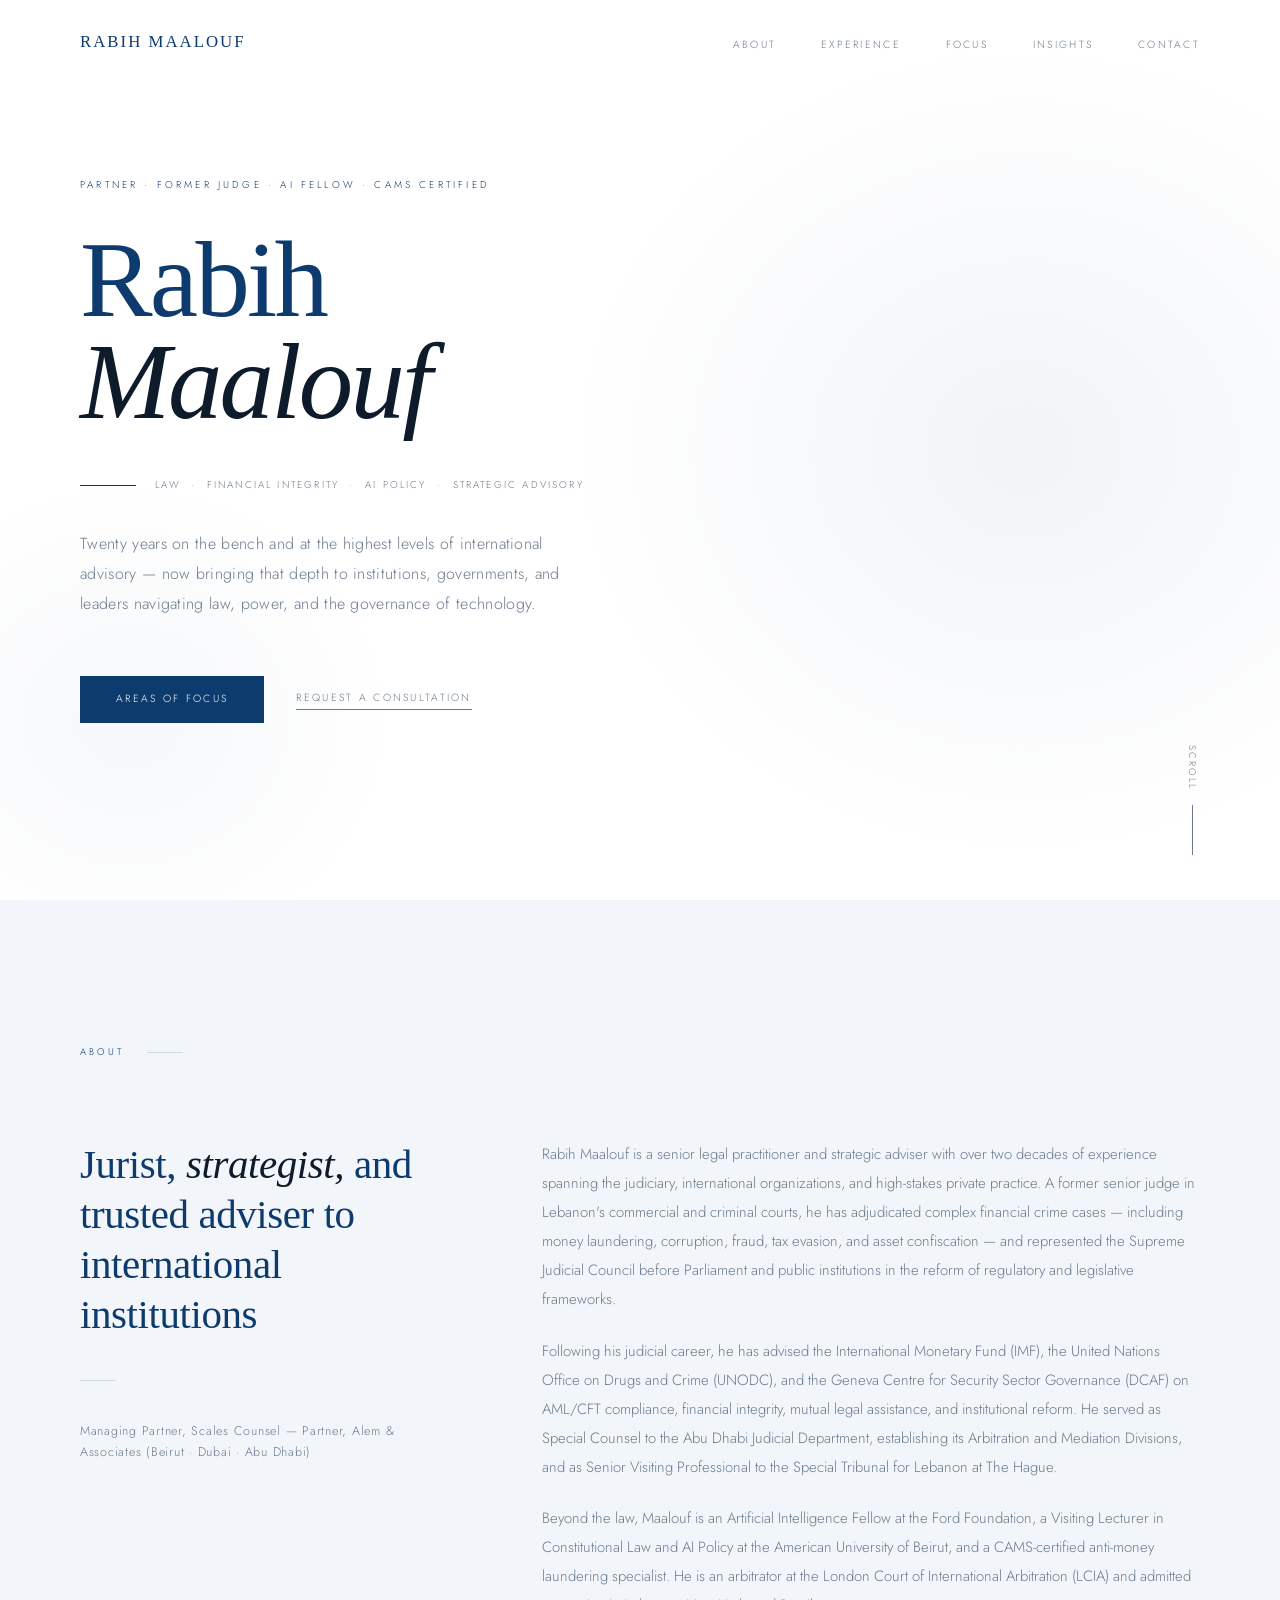
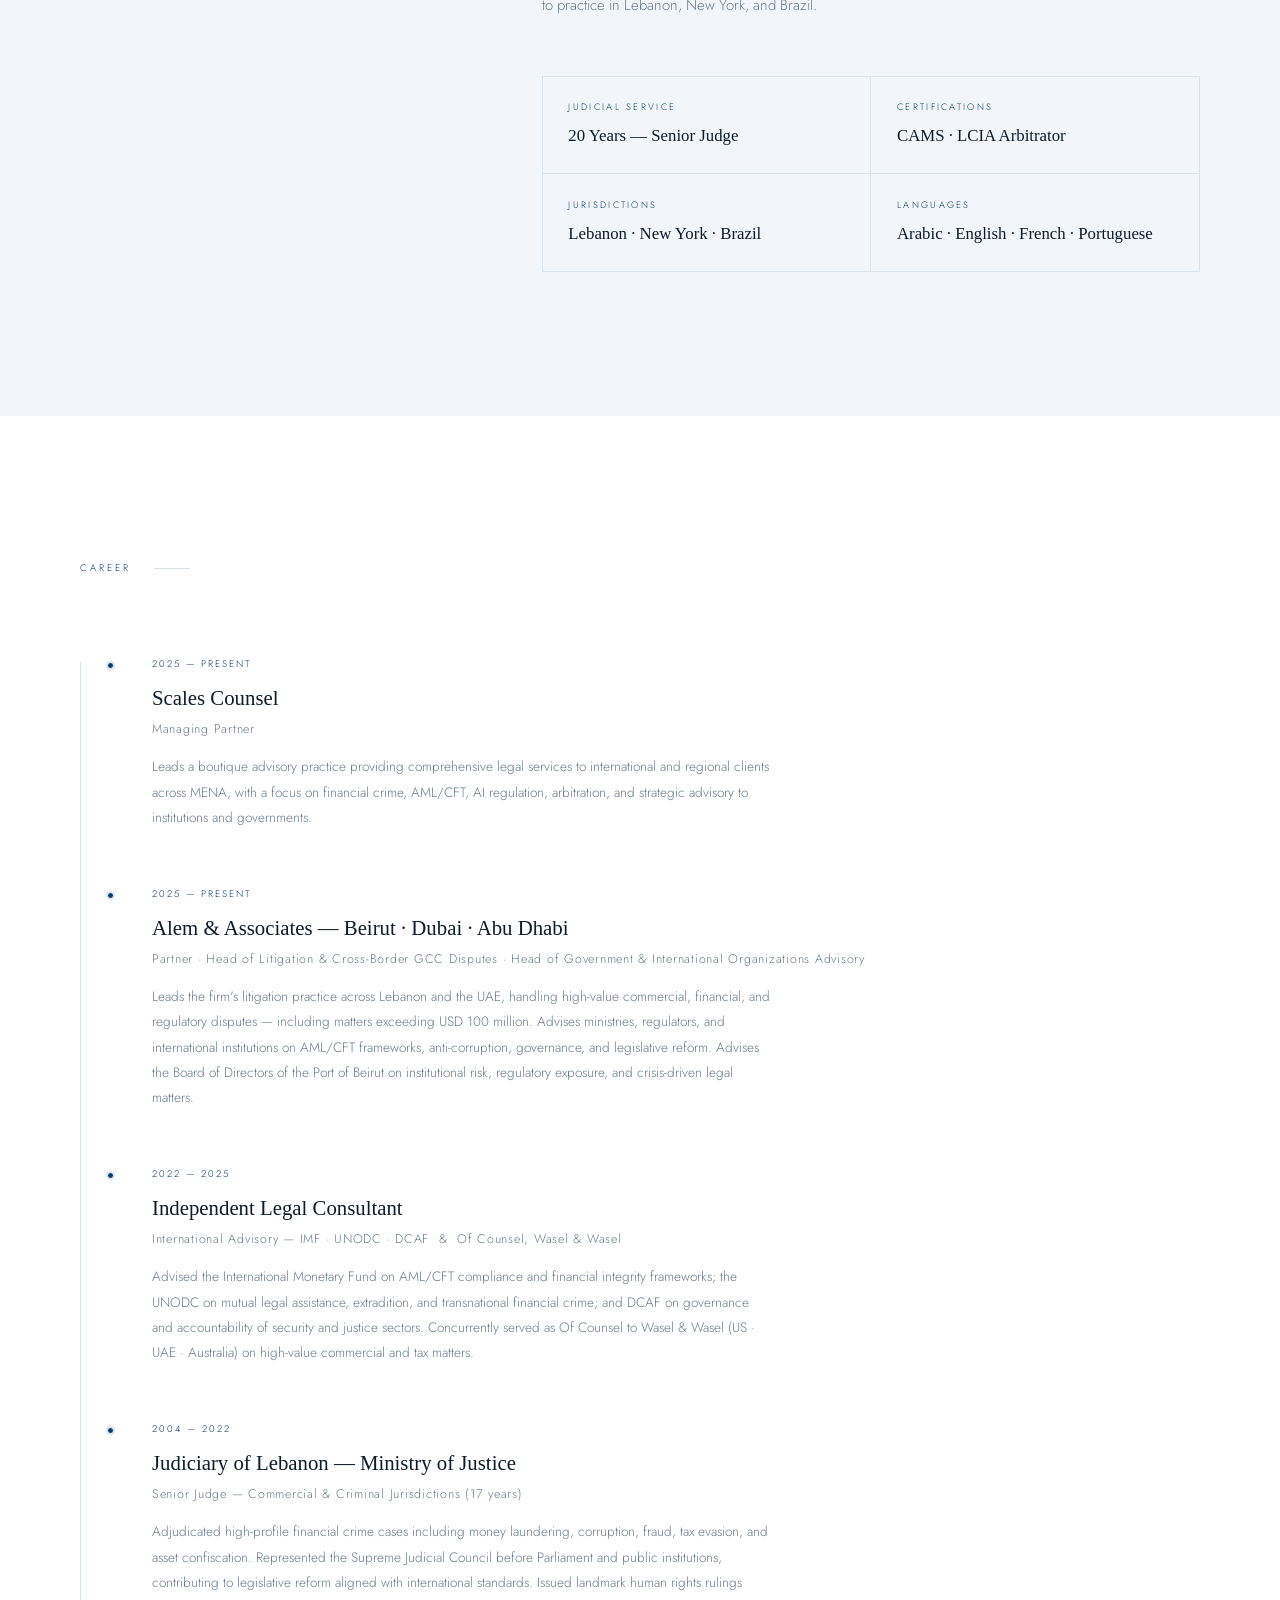
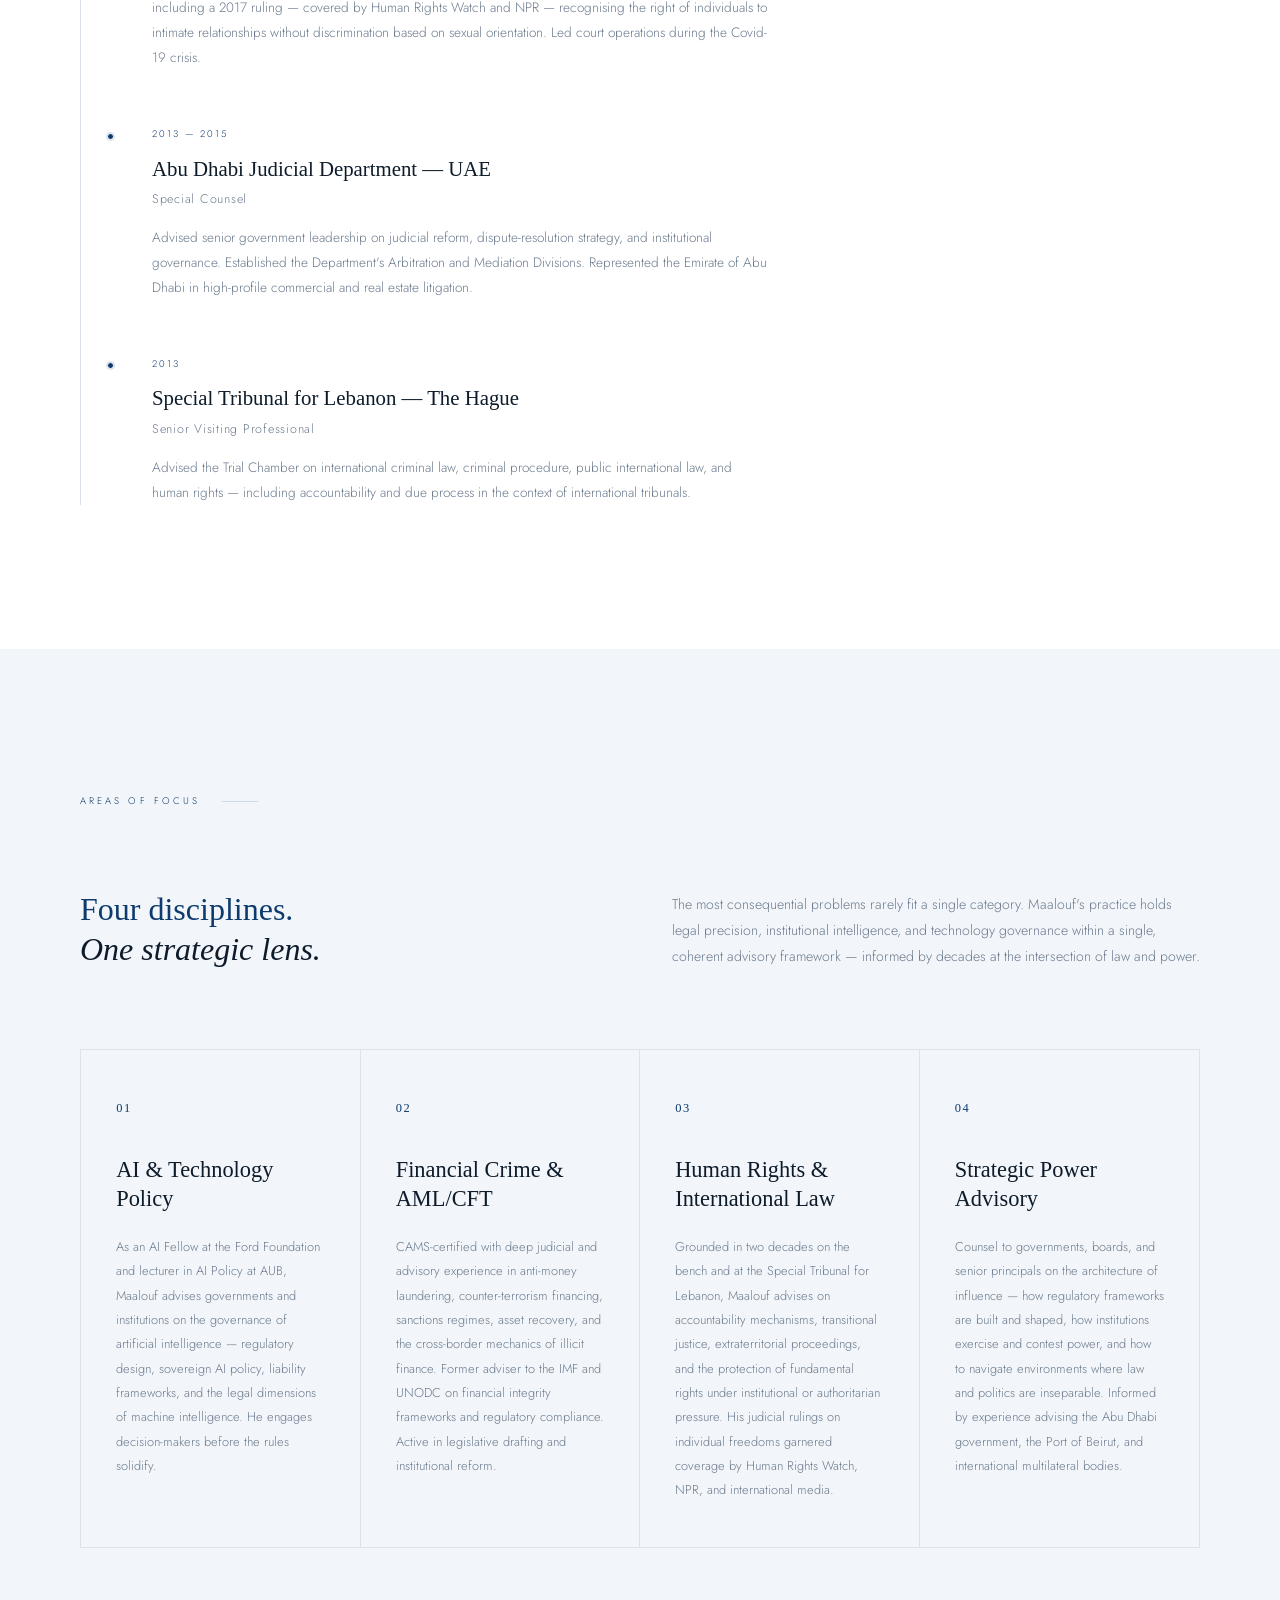
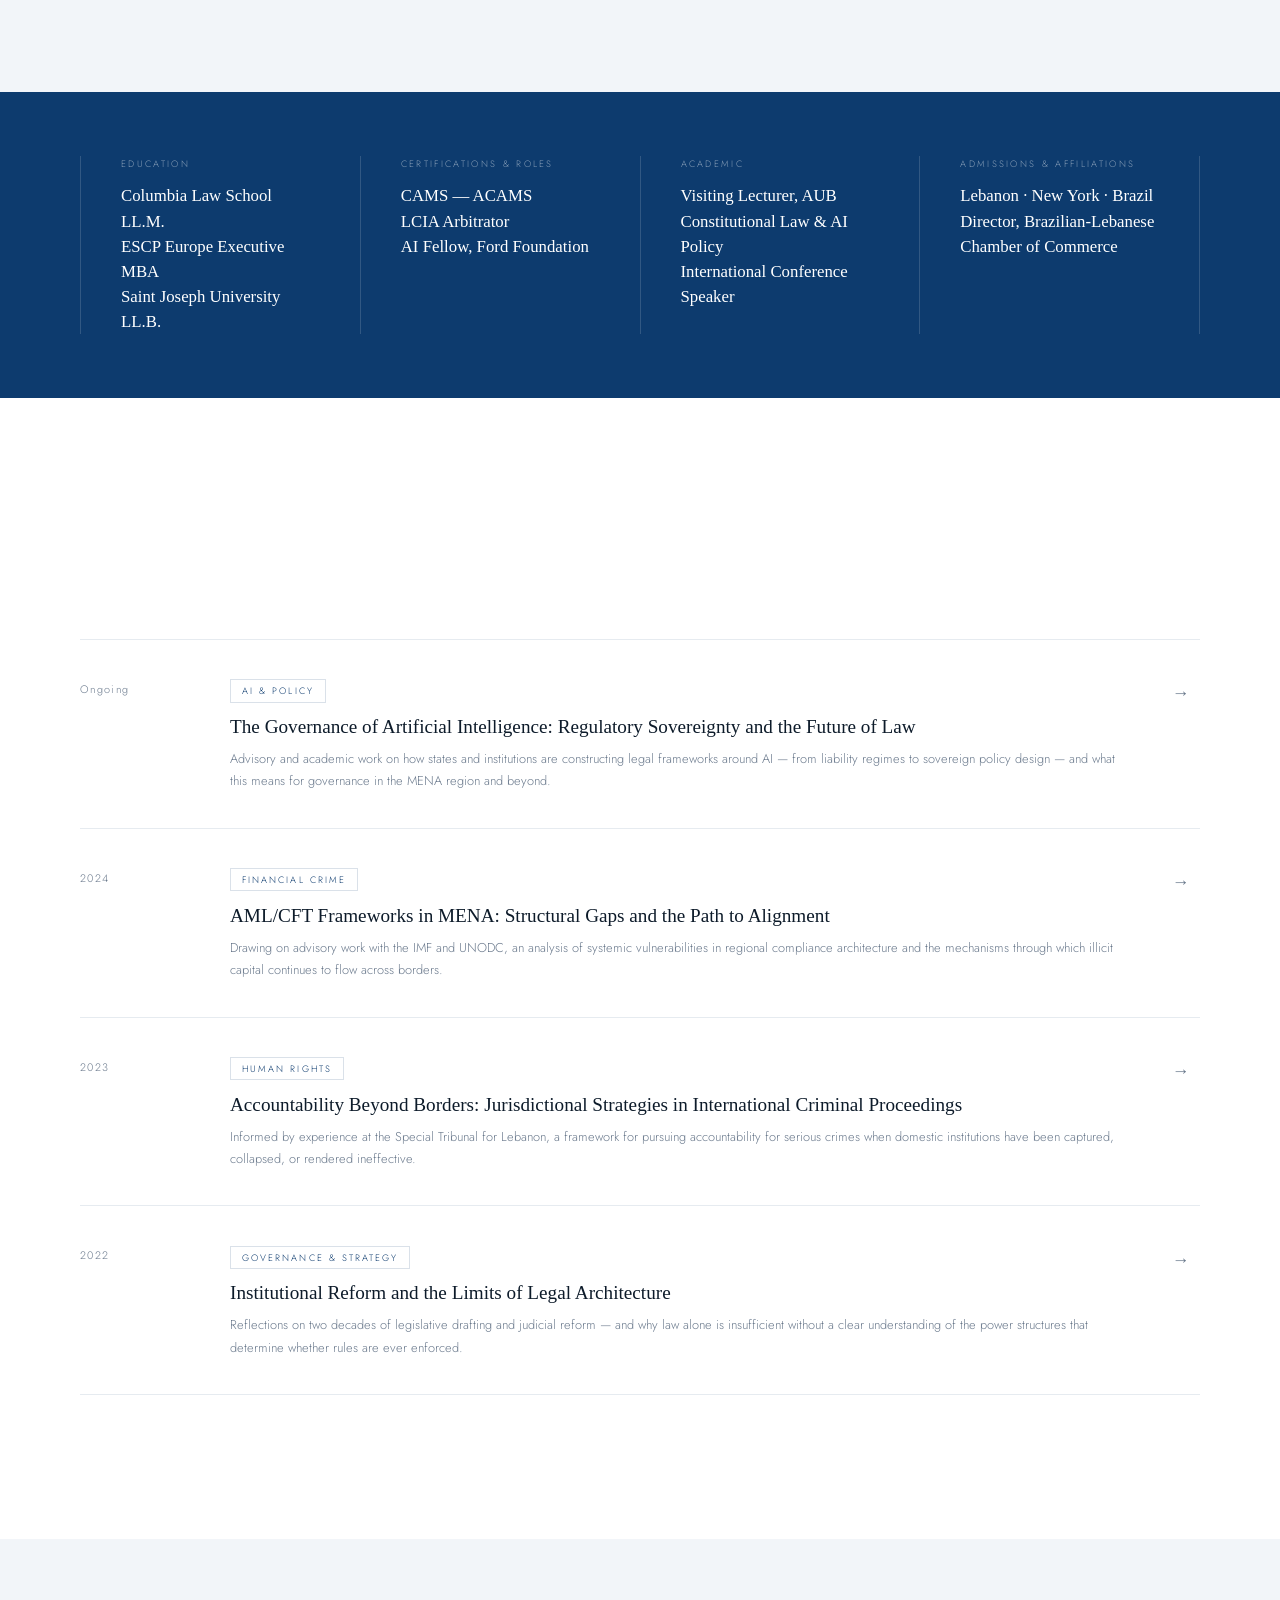
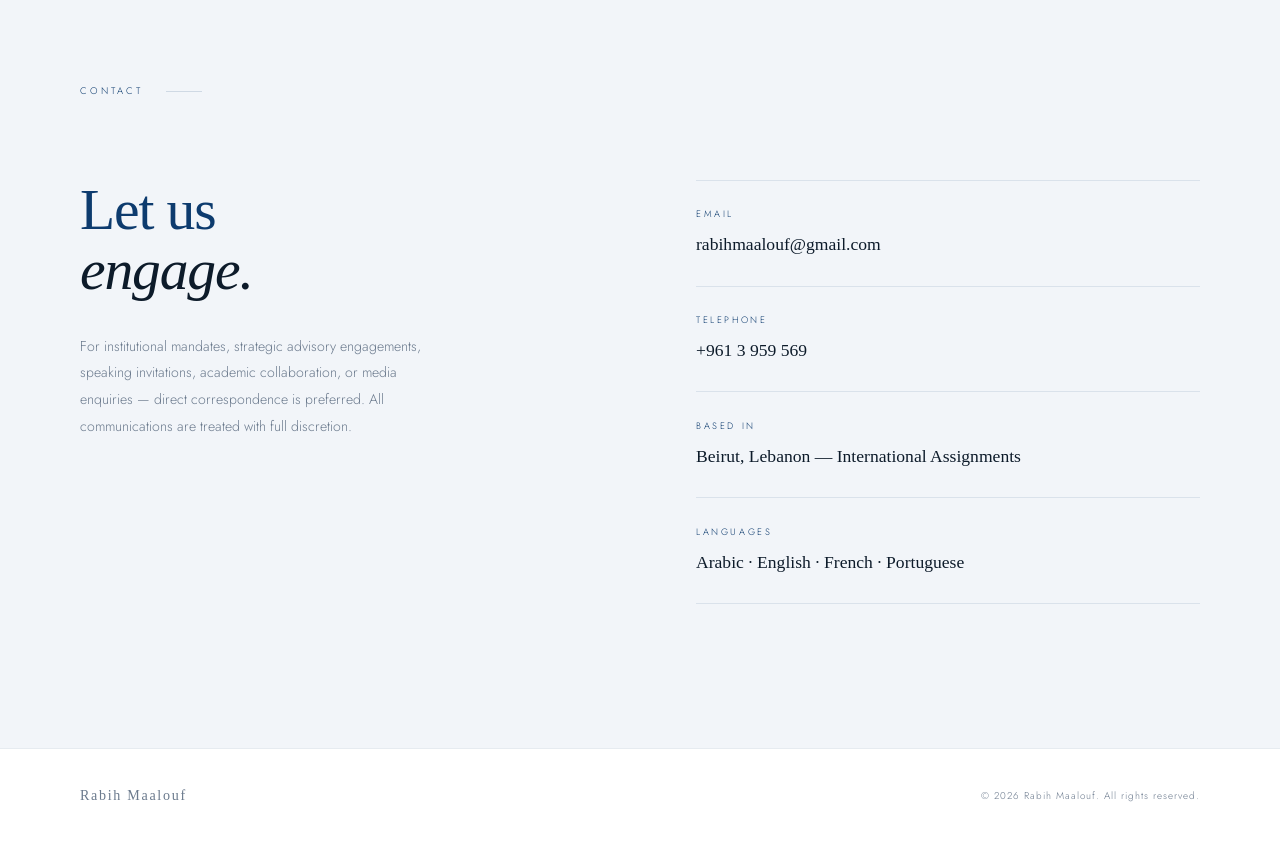
==== index.html @ 2f6b1cfd "Add files via upload" ====
<!DOCTYPE html>
<html lang="en">
<head>
  <meta charset="UTF-8">
  <meta name="viewport" content="width=device-width, initial-scale=1.0">
  <title>Rabih Maalouf — Jurist & Strategic Adviser</title>
  <link rel="preconnect" href="https://fonts.googleapis.com">
  <link rel="preconnect" href="https://fonts.gstatic.com" crossorigin>
  <link href="https://fonts.googleapis.com/css2?family=Cormorant+Garant:ital,wght@0,300;0,400;0,500;1,300;1,400;1,500&family=Jost:wght@300;400;500&display=swap" rel="stylesheet">
  <link rel="stylesheet" href="style.css">
</head>
<body>

<!-- ── NAV ── -->
<nav id="nav">
  <a href="#home" class="nav-logo">Rabih Maalouf</a>
  <ul class="nav-links">
    <li><a href="#about">About</a></li>
    <li><a href="#experience">Experience</a></li>
    <li><a href="#focus">Focus</a></li>
    <li><a href="#insights">Insights</a></li>
    <li><a href="#contact">Contact</a></li>
  </ul>
</nav>

<!-- ── HERO ── -->
<section class="hero" id="home">
  <div class="hero-glow"></div>
  <div class="hero-content">
    <p class="hero-eyebrow">Partner · Former Judge · AI Fellow · CAMS Certified</p>
    <h1 class="hero-name">
      <span>Rabih</span>
      <span><em>Maalouf</em></span>
    </h1>
    <div class="hero-divider">
      <span class="hero-divider-text">Law &nbsp;·&nbsp; Financial Integrity &nbsp;·&nbsp; AI Policy &nbsp;·&nbsp; Strategic Advisory</span>
    </div>
    <p class="hero-tagline">
      Twenty years on the bench and at the highest levels of international advisory — now bringing that depth to institutions, governments, and leaders navigating law, power, and the governance of technology.
    </p>
    <div class="hero-cta">
      <a href="#focus" class="btn-primary">Areas of Focus</a>
      <a href="#contact" class="btn-secondary">Request a consultation</a>
    </div>
  </div>
  <div class="hero-scroll-indicator">Scroll</div>
</section>

<!-- ── ABOUT ── -->
<section class="about" id="about">
  <p class="section-label reveal">About</p>
  <div class="about-grid">
    <div class="reveal">
      <h2 class="about-headline">Jurist, <em>strategist,</em> and trusted adviser to international institutions</h2>
      <div class="about-separator"></div>
      <p class="about-sub">Managing Partner, Scales Counsel &mdash; Partner, Alem &amp; Associates (Beirut · Dubai · Abu Dhabi)</p>
    </div>
    <div>
      <div class="about-body">
        <p class="reveal delay-1">Rabih Maalouf is a senior legal practitioner and strategic adviser with over two decades of experience spanning the judiciary, international organizations, and high-stakes private practice. A former senior judge in Lebanon's commercial and criminal courts, he has adjudicated complex financial crime cases — including money laundering, corruption, fraud, tax evasion, and asset confiscation — and represented the Supreme Judicial Council before Parliament and public institutions in the reform of regulatory and legislative frameworks.</p>
        <p class="reveal delay-2">Following his judicial career, he has advised the International Monetary Fund (IMF), the United Nations Office on Drugs and Crime (UNODC), and the Geneva Centre for Security Sector Governance (DCAF) on AML/CFT compliance, financial integrity, mutual legal assistance, and institutional reform. He served as Special Counsel to the Abu Dhabi Judicial Department, establishing its Arbitration and Mediation Divisions, and as Senior Visiting Professional to the Special Tribunal for Lebanon at The Hague.</p>
        <p class="reveal delay-3">Beyond the law, Maalouf is an Artificial Intelligence Fellow at the Ford Foundation, a Visiting Lecturer in Constitutional Law and AI Policy at the American University of Beirut, and a CAMS-certified anti-money laundering specialist. He is an arbitrator at the London Court of International Arbitration (LCIA) and admitted to practice in Lebanon, New York, and Brazil.</p>
      </div>
      <div class="about-creds">
        <div class="cred reveal delay-1">
          <p class="cred-label">Judicial Service</p>
          <p class="cred-value">20 Years — Senior Judge</p>
        </div>
        <div class="cred reveal delay-2">
          <p class="cred-label">Certifications</p>
          <p class="cred-value">CAMS · LCIA Arbitrator</p>
        </div>
        <div class="cred reveal delay-3">
          <p class="cred-label">Jurisdictions</p>
          <p class="cred-value">Lebanon · New York · Brazil</p>
        </div>
        <div class="cred reveal delay-4">
          <p class="cred-label">Languages</p>
          <p class="cred-value">Arabic · English · French · Portuguese</p>
        </div>
      </div>
    </div>
  </div>
</section>

<!-- ── EXPERIENCE TIMELINE ── -->
<section class="timeline" id="experience">
  <p class="section-label reveal">Career</p>
  <div class="timeline-list">

    <div class="timeline-item reveal">
      <div class="timeline-dot"></div>
      <p class="timeline-period">2025 — Present</p>
      <h3 class="timeline-org">Scales Counsel</h3>
      <p class="timeline-role">Managing Partner</p>
      <p class="timeline-desc">Leads a boutique advisory practice providing comprehensive legal services to international and regional clients across MENA, with a focus on financial crime, AML/CFT, AI regulation, arbitration, and strategic advisory to institutions and governments.</p>
    </div>

    <div class="timeline-item reveal delay-1">
      <div class="timeline-dot"></div>
      <p class="timeline-period">2025 — Present</p>
      <h3 class="timeline-org">Alem &amp; Associates — Beirut · Dubai · Abu Dhabi</h3>
      <p class="timeline-role">Partner · Head of Litigation &amp; Cross-Border GCC Disputes · Head of Government &amp; International Organizations Advisory</p>
      <p class="timeline-desc">Leads the firm's litigation practice across Lebanon and the UAE, handling high-value commercial, financial, and regulatory disputes — including matters exceeding USD 100 million. Advises ministries, regulators, and international institutions on AML/CFT frameworks, anti-corruption, governance, and legislative reform. Advises the Board of Directors of the Port of Beirut on institutional risk, regulatory exposure, and crisis-driven legal matters.</p>
    </div>

    <div class="timeline-item reveal delay-2">
      <div class="timeline-dot"></div>
      <p class="timeline-period">2022 — 2025</p>
      <h3 class="timeline-org">Independent Legal Consultant</h3>
      <p class="timeline-role">International Advisory — IMF · UNODC · DCAF &nbsp;&amp;&nbsp; Of Counsel, Wasel &amp; Wasel</p>
      <p class="timeline-desc">Advised the International Monetary Fund on AML/CFT compliance and financial integrity frameworks; the UNODC on mutual legal assistance, extradition, and transnational financial crime; and DCAF on governance and accountability of security and justice sectors. Concurrently served as Of Counsel to Wasel &amp; Wasel (US · UAE · Australia) on high-value commercial and tax matters.</p>
    </div>

    <div class="timeline-item reveal delay-1">
      <div class="timeline-dot"></div>
      <p class="timeline-period">2004 — 2022</p>
      <h3 class="timeline-org">Judiciary of Lebanon — Ministry of Justice</h3>
      <p class="timeline-role">Senior Judge — Commercial &amp; Criminal Jurisdictions (17 years)</p>
      <p class="timeline-desc">Adjudicated high-profile financial crime cases including money laundering, corruption, fraud, tax evasion, and asset confiscation. Represented the Supreme Judicial Council before Parliament and public institutions, contributing to legislative reform aligned with international standards. Issued landmark human rights rulings including a 2017 ruling — covered by Human Rights Watch and NPR — recognising the right of individuals to intimate relationships without discrimination based on sexual orientation. Led court operations during the Covid-19 crisis.</p>
    </div>

    <div class="timeline-item reveal delay-2">
      <div class="timeline-dot"></div>
      <p class="timeline-period">2013 — 2015</p>
      <h3 class="timeline-org">Abu Dhabi Judicial Department — UAE</h3>
      <p class="timeline-role">Special Counsel</p>
      <p class="timeline-desc">Advised senior government leadership on judicial reform, dispute-resolution strategy, and institutional governance. Established the Department's Arbitration and Mediation Divisions. Represented the Emirate of Abu Dhabi in high-profile commercial and real estate litigation.</p>
    </div>

    <div class="timeline-item reveal delay-3">
      <div class="timeline-dot"></div>
      <p class="timeline-period">2013</p>
      <h3 class="timeline-org">Special Tribunal for Lebanon — The Hague</h3>
      <p class="timeline-role">Senior Visiting Professional</p>
      <p class="timeline-desc">Advised the Trial Chamber on international criminal law, criminal procedure, public international law, and human rights — including accountability and due process in the context of international tribunals.</p>
    </div>

  </div>
</section>

<!-- ── FOCUS AREAS ── -->
<section class="focus" id="focus">
  <p class="section-label reveal">Areas of Focus</p>
  <div class="focus-intro">
    <h2 class="focus-intro-headline reveal">Four disciplines.<br><em>One strategic lens.</em></h2>
    <p class="focus-intro-text reveal delay-1">The most consequential problems rarely fit a single category. Maalouf's practice holds legal precision, institutional intelligence, and technology governance within a single, coherent advisory framework — informed by decades at the intersection of law and power.</p>
  </div>
  <div class="focus-grid">
    <div class="focus-card reveal">
      <div class="focus-top-bar"></div>
      <span class="focus-num">01</span>
      <h3 class="focus-title">AI &amp; Technology Policy</h3>
      <p class="focus-desc">As an AI Fellow at the Ford Foundation and lecturer in AI Policy at AUB, Maalouf advises governments and institutions on the governance of artificial intelligence — regulatory design, sovereign AI policy, liability frameworks, and the legal dimensions of machine intelligence. He engages decision-makers before the rules solidify.</p>
    </div>
    <div class="focus-card reveal delay-1">
      <div class="focus-top-bar"></div>
      <span class="focus-num">02</span>
      <h3 class="focus-title">Financial Crime &amp; AML/CFT</h3>
      <p class="focus-desc">CAMS-certified with deep judicial and advisory experience in anti-money laundering, counter-terrorism financing, sanctions regimes, asset recovery, and the cross-border mechanics of illicit finance. Former adviser to the IMF and UNODC on financial integrity frameworks and regulatory compliance. Active in legislative drafting and institutional reform.</p>
    </div>
    <div class="focus-card reveal delay-2">
      <div class="focus-top-bar"></div>
      <span class="focus-num">03</span>
      <h3 class="focus-title">Human Rights &amp; International Law</h3>
      <p class="focus-desc">Grounded in two decades on the bench and at the Special Tribunal for Lebanon, Maalouf advises on accountability mechanisms, transitional justice, extraterritorial proceedings, and the protection of fundamental rights under institutional or authoritarian pressure. His judicial rulings on individual freedoms garnered coverage by Human Rights Watch, NPR, and international media.</p>
    </div>
    <div class="focus-card reveal delay-3">
      <div class="focus-top-bar"></div>
      <span class="focus-num">04</span>
      <h3 class="focus-title">Strategic Power Advisory</h3>
      <p class="focus-desc">Counsel to governments, boards, and senior principals on the architecture of influence — how regulatory frameworks are built and shaped, how institutions exercise and contest power, and how to navigate environments where law and politics are inseparable. Informed by experience advising the Abu Dhabi government, the Port of Beirut, and international multilateral bodies.</p>
    </div>
  </div>
</section>

<!-- ── CREDENTIALS STRIP ── -->
<div class="cred-strip">
  <div class="cred-strip-inner">
    <div class="cred-strip-item">
      <p class="cred-strip-label">Education</p>
      <p class="cred-strip-value">Columbia Law School LL.M.<br>ESCP Europe Executive MBA<br>Saint Joseph University LL.B.</p>
    </div>
    <div class="cred-strip-item">
      <p class="cred-strip-label">Certifications &amp; Roles</p>
      <p class="cred-strip-value">CAMS — ACAMS<br>LCIA Arbitrator<br>AI Fellow, Ford Foundation</p>
    </div>
    <div class="cred-strip-item">
      <p class="cred-strip-label">Academic</p>
      <p class="cred-strip-value">Visiting Lecturer, AUB<br>Constitutional Law &amp; AI Policy<br>International Conference Speaker</p>
    </div>
    <div class="cred-strip-item">
      <p class="cred-strip-label">Admissions &amp; Affiliations</p>
      <p class="cred-strip-value">Lebanon · New York · Brazil<br>Director, Brazilian-Lebanese<br>Chamber of Commerce</p>
    </div>
  </div>
</div>

<!-- ── INSIGHTS ── -->
<section class="publications" id="insights">
  <p class="section-label reveal">Insights &amp; Engagements</p>
  <div>
    <div class="pub-item reveal">
      <span class="pub-year">Ongoing</span>
      <div>
        <span class="pub-tag">AI &amp; Policy</span>
        <h4 class="pub-title">The Governance of Artificial Intelligence: Regulatory Sovereignty and the Future of Law</h4>
        <p class="pub-excerpt">Advisory and academic work on how states and institutions are constructing legal frameworks around AI — from liability regimes to sovereign policy design — and what this means for governance in the MENA region and beyond.</p>
      </div>
      <span class="pub-arrow">→</span>
    </div>
    <div class="pub-item reveal delay-1">
      <span class="pub-year">2024</span>
      <div>
        <span class="pub-tag">Financial Crime</span>
        <h4 class="pub-title">AML/CFT Frameworks in MENA: Structural Gaps and the Path to Alignment</h4>
        <p class="pub-excerpt">Drawing on advisory work with the IMF and UNODC, an analysis of systemic vulnerabilities in regional compliance architecture and the mechanisms through which illicit capital continues to flow across borders.</p>
      </div>
      <span class="pub-arrow">→</span>
    </div>
    <div class="pub-item reveal delay-2">
      <span class="pub-year">2023</span>
      <div>
        <span class="pub-tag">Human Rights</span>
        <h4 class="pub-title">Accountability Beyond Borders: Jurisdictional Strategies in International Criminal Proceedings</h4>
        <p class="pub-excerpt">Informed by experience at the Special Tribunal for Lebanon, a framework for pursuing accountability for serious crimes when domestic institutions have been captured, collapsed, or rendered ineffective.</p>
      </div>
      <span class="pub-arrow">→</span>
    </div>
    <div class="pub-item reveal delay-3">
      <span class="pub-year">2022</span>
      <div>
        <span class="pub-tag">Governance &amp; Strategy</span>
        <h4 class="pub-title">Institutional Reform and the Limits of Legal Architecture</h4>
        <p class="pub-excerpt">Reflections on two decades of legislative drafting and judicial reform — and why law alone is insufficient without a clear understanding of the power structures that determine whether rules are ever enforced.</p>
      </div>
      <span class="pub-arrow">→</span>
    </div>
  </div>
</section>

<!-- ── CONTACT ── -->
<section class="contact" id="contact">
  <p class="section-label reveal">Contact</p>
  <div class="contact-grid">
    <div>
      <h2 class="contact-headline reveal">Let us<br><em>engage.</em></h2>
      <p class="contact-sub reveal delay-1">For institutional mandates, strategic advisory engagements, speaking invitations, academic collaboration, or media enquiries — direct correspondence is preferred. All communications are treated with full discretion.</p>
    </div>
    <div>
      <div class="contact-row reveal">
        <p class="contact-row-label">Email</p>
        <a href="mailto:rabihmaalouf@gmail.com" class="contact-row-value">rabihmaalouf@gmail.com</a>
      </div>
      <div class="contact-row reveal delay-1">
        <p class="contact-row-label">Telephone</p>
        <a href="tel:+9613959569" class="contact-row-value">+961 3 959 569</a>
      </div>
      <div class="contact-row reveal delay-2">
        <p class="contact-row-label">Based in</p>
        <p class="contact-row-value">Beirut, Lebanon — International Assignments</p>
      </div>
      <div class="contact-row reveal delay-3">
        <p class="contact-row-label">Languages</p>
        <p class="contact-row-value">Arabic · English · French · Portuguese</p>
      </div>
    </div>
  </div>
</section>

<!-- ── FOOTER ── -->
<footer>
  <p class="footer-logo">Rabih Maalouf</p>
  <p class="footer-copy">&copy; 2026 Rabih Maalouf. All rights reserved.</p>
</footer>

<script src="script.js"></script>
</body>
</html>
---- style.css ----
*, *::before, *::after { margin: 0; padding: 0; box-sizing: border-box; }

:root {
  --bg:          #FFFFFF;
  --bg-alt:      #F2F5F9;
  --text:        #0D1B2A;
  --muted:       #6B7A8D;
  --blue:        #0D3B6E;
  --blue-mid:    #1A5299;
  --blue-dim:    rgba(13,59,110,0.15);
  --blue-subtle: rgba(13,59,110,0.04);
  --border:      rgba(13,59,110,0.1);
}

html { scroll-behavior: smooth; }

body {
  background: var(--bg);
  color: var(--text);
  font-family: 'Jost', sans-serif;
  font-weight: 300;
  font-size: 16px;
  line-height: 1.7;
  -webkit-font-smoothing: antialiased;
  overflow-x: hidden;
}

/* ─── NAV ─── */
nav {
  position: fixed; top: 0; left: 0; right: 0;
  z-index: 200;
  display: flex; align-items: center; justify-content: space-between;
  padding: 1.75rem 5rem;
  transition: background 0.5s ease, padding 0.4s ease, border-color 0.5s ease;
  border-bottom: 0.5px solid transparent;
}
nav.scrolled {
  background: rgba(255,255,255,0.96);
  padding: 1.1rem 5rem;
  border-bottom-color: var(--border);
  backdrop-filter: blur(14px);
}
.nav-logo {
  font-family: 'Cormorant Garant', serif;
  font-size: 1.05rem; font-weight: 400;
  letter-spacing: 0.12em; text-transform: uppercase;
  color: var(--blue); text-decoration: none;
}
.nav-links { display: flex; gap: 2.8rem; list-style: none; }
.nav-links a {
  font-size: 0.65rem; letter-spacing: 0.22em; text-transform: uppercase;
  color: var(--muted); text-decoration: none; transition: color 0.3s;
}
.nav-links a:hover { color: var(--blue); }

/* ─── HERO ─── */
.hero {
  min-height: 100vh;
  display: flex; flex-direction: column; justify-content: center;
  padding: 0 5rem;
  position: relative; overflow: hidden;
  background: var(--bg);
}
.hero-glow {
  position: absolute; top: 0; left: 0; right: 0; bottom: 0;
  background:
    radial-gradient(ellipse 55% 70% at 80% 50%, rgba(13,59,110,0.06) 0%, transparent 65%),
    radial-gradient(ellipse 35% 45% at 10% 80%, rgba(13,59,110,0.04) 0%, transparent 60%);
  pointer-events: none;
}
.hero-content { position: relative; max-width: 860px; }

.hero-eyebrow {
  font-size: 0.62rem; letter-spacing: 0.32em; text-transform: uppercase;
  color: var(--blue); margin-bottom: 2.2rem;
  opacity: 0; animation: fadeUp 1s 0.15s ease forwards;
}
.hero-name {
  font-family: 'Cormorant Garant', serif;
  font-size: clamp(4.5rem, 8.5vw, 8rem);
  font-weight: 300; line-height: 0.93; letter-spacing: -0.025em;
  margin-bottom: 2.8rem;
  color: var(--blue);
  opacity: 0; animation: fadeUp 1s 0.35s ease forwards;
}
.hero-name span { display: block; }
.hero-name em { font-style: italic; color: var(--text); }

.hero-divider {
  display: flex; align-items: center; gap: 1.2rem; margin-bottom: 2.2rem;
  opacity: 0; animation: fadeUp 1s 0.55s ease forwards;
}
.hero-divider::before { content: ''; display: block; width: 56px; height: 0.5px; background: var(--blue); }
.hero-divider-text { font-size: 0.62rem; letter-spacing: 0.22em; text-transform: uppercase; color: var(--muted); }

.hero-tagline {
  font-size: 1.0rem; font-weight: 300; color: var(--muted);
  line-height: 1.9; max-width: 500px; letter-spacing: 0.02em;
  opacity: 0; animation: fadeUp 1s 0.75s ease forwards;
}

.hero-cta {
  margin-top: 3.5rem;
  display: flex; gap: 2rem; align-items: center;
  opacity: 0; animation: fadeUp 1s 0.95s ease forwards;
}
.btn-primary {
  font-size: 0.65rem; letter-spacing: 0.22em; text-transform: uppercase;
  color: #FFFFFF; background: var(--blue);
  border: 0.5px solid var(--blue);
  padding: 0.85rem 2.2rem; text-decoration: none;
  transition: background 0.3s, color 0.3s;
}
.btn-primary:hover { background: transparent; color: var(--blue); }
.btn-secondary {
  font-size: 0.65rem; letter-spacing: 0.22em; text-transform: uppercase;
  color: var(--muted); text-decoration: none;
  border-bottom: 0.5px solid var(--muted);
  padding-bottom: 2px; transition: color 0.3s, border-color 0.3s;
}
.btn-secondary:hover { color: var(--blue); border-color: var(--blue); }

.hero-scroll-indicator {
  position: absolute; bottom: 2.8rem; right: 5rem;
  writing-mode: vertical-lr; letter-spacing: 0.2em;
  font-size: 0.6rem; text-transform: uppercase; color: var(--muted);
  display: flex; align-items: center; gap: 1rem;
  opacity: 0; animation: fadeUp 1s 1.3s ease forwards;
}
.hero-scroll-indicator::after {
  content: ''; display: block; width: 0.5px; height: 50px; background: var(--muted);
}

/* ─── SECTION SHARED ─── */
section { padding: 9rem 5rem; }
.section-label {
  font-size: 0.6rem; letter-spacing: 0.32em; text-transform: uppercase; color: var(--blue);
  display: flex; align-items: center; gap: 1.4rem; margin-bottom: 5rem;
}
.section-label::after { content: ''; height: 0.5px; width: 36px; background: var(--blue-dim); display: block; }

/* ─── ABOUT ─── */
.about { background: var(--bg-alt); }
.about-grid { display: grid; grid-template-columns: 0.85fr 1.6fr; gap: 7rem; align-items: start; }

.about-headline {
  font-family: 'Cormorant Garant', serif;
  font-size: clamp(2rem, 3.2vw, 3rem);
  font-weight: 300; line-height: 1.22; letter-spacing: -0.01em; color: var(--blue);
}
.about-headline em { font-style: italic; color: var(--text); }
.about-separator { width: 36px; height: 0.5px; background: var(--blue-dim); margin: 2.5rem 0; }
.about-sub { font-size: 0.78rem; letter-spacing: 0.06em; color: var(--muted); line-height: 1.7; }

.about-body p { font-size: 0.93rem; color: var(--muted); line-height: 1.95; margin-bottom: 1.4rem; }
.about-body p:last-of-type { margin-bottom: 0; }

.about-creds {
  margin-top: 3.5rem;
  display: grid; grid-template-columns: 1fr 1fr; gap: 0;
  border-top: 0.5px solid var(--border); border-left: 0.5px solid var(--border);
}
.cred { padding: 1.4rem 1.6rem; border-right: 0.5px solid var(--border); border-bottom: 0.5px solid var(--border); }
.cred-label { font-size: 0.58rem; letter-spacing: 0.25em; text-transform: uppercase; color: var(--blue); margin-bottom: 0.45rem; }
.cred-value { font-family: 'Cormorant Garant', serif; font-size: 1.05rem; font-weight: 400; color: var(--text); }

/* ─── TIMELINE ─── */
.timeline { background: var(--bg); }
.timeline-list { position: relative; padding-left: 2rem; }
.timeline-list::before {
  content: ''; position: absolute; left: 0; top: 0.4rem; bottom: 0;
  width: 0.5px; background: var(--blue-dim);
}
.timeline-item {
  position: relative; padding: 0 0 3.5rem 2.5rem;
}
.timeline-item:last-child { padding-bottom: 0; }
.timeline-dot {
  position: absolute; left: -0.3rem; top: 0.4rem;
  width: 7px; height: 7px; border-radius: 50%;
  background: var(--blue); border: 0.5px solid var(--bg);
  outline: 0.5px solid var(--blue-dim);
}
.timeline-period {
  font-size: 0.6rem; letter-spacing: 0.2em; text-transform: uppercase;
  color: var(--blue); margin-bottom: 0.5rem;
}
.timeline-org {
  font-family: 'Cormorant Garant', serif; font-size: 1.3rem;
  font-weight: 400; color: var(--text); margin-bottom: 0.2rem;
}
.timeline-role {
  font-size: 0.78rem; color: var(--muted); letter-spacing: 0.06em;
  margin-bottom: 0.9rem;
}
.timeline-desc { font-size: 0.85rem; color: var(--muted); line-height: 1.85; max-width: 620px; }

/* ─── FOCUS ─── */
.focus { background: var(--bg-alt); }
.focus-intro { display: grid; grid-template-columns: 1fr 1fr; gap: 4rem; align-items: end; margin-bottom: 5rem; }
.focus-intro-headline {
  font-family: 'Cormorant Garant', serif;
  font-size: clamp(1.8rem, 2.5vw, 2.4rem); font-weight: 300; line-height: 1.25; color: var(--blue);
}
.focus-intro-headline em { font-style: italic; color: var(--text); }
.focus-intro-text { font-size: 0.88rem; color: var(--muted); line-height: 1.85; }

.focus-grid { display: grid; grid-template-columns: repeat(4, 1fr); border: 0.5px solid var(--border); }
.focus-card {
  padding: 3rem 2.2rem 2.8rem;
  border-right: 0.5px solid var(--border);
  position: relative; overflow: hidden; transition: background 0.45s ease;
}
.focus-card:last-child { border-right: none; }
.focus-card:hover { background: var(--blue-subtle); }
.focus-top-bar { position: absolute; top: 0; left: 0; height: 2px; width: 0; background: var(--blue); transition: width 0.55s ease; }
.focus-card:hover .focus-top-bar { width: 100%; }
.focus-num { font-family: 'Cormorant Garant', serif; font-weight: 400; font-size: 0.78rem; color: var(--blue); letter-spacing: 0.12em; display: block; margin-bottom: 2.2rem; }
.focus-title { font-family: 'Cormorant Garant', serif; font-weight: 400; font-size: 1.4rem; line-height: 1.3; margin-bottom: 1.4rem; color: var(--text); }
.focus-desc { font-size: 0.8rem; color: var(--muted); line-height: 1.9; }

/* ─── PUBLICATIONS ─── */
.publications { background: var(--bg); }
.pub-item {
  display: grid; grid-template-columns: 110px 1fr 28px;
  gap: 2.5rem; align-items: start;
  padding: 2.2rem 0; border-bottom: 0.5px solid var(--border);
  transition: padding 0.25s;
}
.pub-item:first-child { border-top: 0.5px solid var(--border); }
.pub-item:hover { background: var(--blue-subtle); padding-left: 0.8rem; padding-right: 0.8rem; }
.pub-year { font-size: 0.68rem; letter-spacing: 0.12em; color: var(--muted); padding-top: 0.3rem; }
.pub-tag { display: inline-block; font-size: 0.58rem; letter-spacing: 0.22em; text-transform: uppercase; color: var(--blue); border: 0.5px solid var(--blue-dim); padding: 0.18rem 0.7rem; margin-bottom: 0.7rem; }
.pub-title { font-family: 'Cormorant Garant', serif; font-weight: 400; font-size: 1.2rem; line-height: 1.35; margin-bottom: 0.5rem; color: var(--text); }
.pub-excerpt { font-size: 0.8rem; color: var(--muted); line-height: 1.75; }
.pub-arrow { font-size: 1.1rem; color: var(--muted); padding-top: 0.25rem; transition: color 0.3s, transform 0.3s; }
.pub-item:hover .pub-arrow { color: var(--blue); transform: translateX(5px); }

/* ─── CREDENTIALS STRIP ─── */
.cred-strip { background: var(--blue); padding: 4rem 5rem; }
.cred-strip-inner { display: grid; grid-template-columns: repeat(4, 1fr); gap: 0; border-left: 0.5px solid rgba(255,255,255,0.15); }
.cred-strip-item { padding: 0 2.5rem; border-right: 0.5px solid rgba(255,255,255,0.15); }
.cred-strip-label { font-size: 0.58rem; letter-spacing: 0.25em; text-transform: uppercase; color: rgba(255,255,255,0.5); margin-bottom: 0.7rem; }
.cred-strip-value { font-family: 'Cormorant Garant', serif; font-size: 1.05rem; color: #FFFFFF; line-height: 1.5; }

/* ─── CONTACT ─── */
.contact { background: var(--bg-alt); }
.contact-grid { display: grid; grid-template-columns: 1fr 1fr; gap: 7rem; align-items: start; }
.contact-headline { font-family: 'Cormorant Garant', serif; font-size: clamp(2.8rem, 4.5vw, 4.5rem); font-weight: 300; line-height: 1.05; letter-spacing: -0.02em; color: var(--blue); }
.contact-headline em { font-style: italic; color: var(--text); }
.contact-sub { margin-top: 2rem; font-size: 0.88rem; color: var(--muted); line-height: 1.9; max-width: 360px; }

.contact-row { padding: 1.6rem 0; border-bottom: 0.5px solid var(--border); }
.contact-row:first-child { border-top: 0.5px solid var(--border); }
.contact-row-label { font-size: 0.58rem; letter-spacing: 0.28em; text-transform: uppercase; color: var(--blue); margin-bottom: 0.5rem; }
.contact-row-value { font-family: 'Cormorant Garant', serif; font-size: 1.1rem; color: var(--text); text-decoration: none; transition: color 0.3s; }
a.contact-row-value:hover { color: var(--blue); }

/* ─── FOOTER ─── */
footer { padding: 2.2rem 5rem; border-top: 0.5px solid var(--border); display: flex; justify-content: space-between; align-items: center; }
.footer-logo { font-family: 'Cormorant Garant', serif; font-size: 0.88rem; letter-spacing: 0.12em; color: var(--muted); }
.footer-copy { font-size: 0.62rem; letter-spacing: 0.1em; color: var(--muted); }

/* ─── ANIMATIONS ─── */
@keyframes fadeUp {
  from { opacity: 0; transform: translateY(26px); }
  to   { opacity: 1; transform: translateY(0); }
}
.reveal { opacity: 0; transform: translateY(28px); transition: opacity 0.9s ease, transform 0.9s ease; }
.reveal.visible { opacity: 1; transform: translateY(0); }
.delay-1 { transition-delay: 0.1s; }
.delay-2 { transition-delay: 0.2s; }
.delay-3 { transition-delay: 0.3s; }
.delay-4 { transition-delay: 0.4s; }

/* ─── RESPONSIVE ─── */
@media (max-width: 1100px) {
  nav, section { padding-left: 3rem; padding-right: 3rem; }
  nav.scrolled { padding-left: 3rem; padding-right: 3rem; }
  .hero { padding-left: 3rem; padding-right: 3rem; }
  .hero-scroll-indicator { right: 3rem; }
  .cred-strip { padding-left: 3rem; padding-right: 3rem; }
  .focus-grid { grid-template-columns: 1fr 1fr; }
  .focus-card { border-bottom: 0.5px solid var(--border); }
  .focus-card:nth-child(2) { border-right: none; }
  .focus-card:nth-child(3) { border-bottom: none; }
  .focus-card:nth-child(4) { border-right: none; border-bottom: none; }
  .about-grid, .contact-grid, .focus-intro { grid-template-columns: 1fr; gap: 3rem; }
  .cred-strip-inner { grid-template-columns: 1fr 1fr; gap: 2rem 0; }
  .cred-strip-item:nth-child(2) { border-right: none; }
  .cred-strip-item:nth-child(3) { border-top: 0.5px solid rgba(255,255,255,0.15); }
  .cred-strip-item:nth-child(4) { border-right: none; border-top: 0.5px solid rgba(255,255,255,0.15); }
}
@media (max-width: 768px) {
  nav { padding: 1.2rem 1.5rem; }
  nav.scrolled { padding: 0.9rem 1.5rem; }
  .nav-links { gap: 1.6rem; }
  .hero, section, .cred-strip { padding: 5.5rem 1.5rem; }
  .hero-scroll-indicator { display: none; }
  .focus-grid { grid-template-columns: 1fr; }
  .focus-card { border-right: none; border-bottom: 0.5px solid var(--border); }
  .focus-card:last-child { border-bottom: none; }
  .pub-item { grid-template-columns: 1fr 28px; }
  .pub-year { display: none; }
  .cred-strip-inner { grid-template-columns: 1fr; }
  .cred-strip-item { border-right: none !important; border-top: 0.5px solid rgba(255,255,255,0.15); padding: 1.5rem 0; }
  .cred-strip-item:first-child { border-top: none; }
  footer { flex-direction: column; gap: 0.8rem; text-align: center; padding: 2rem 1.5rem; }
}
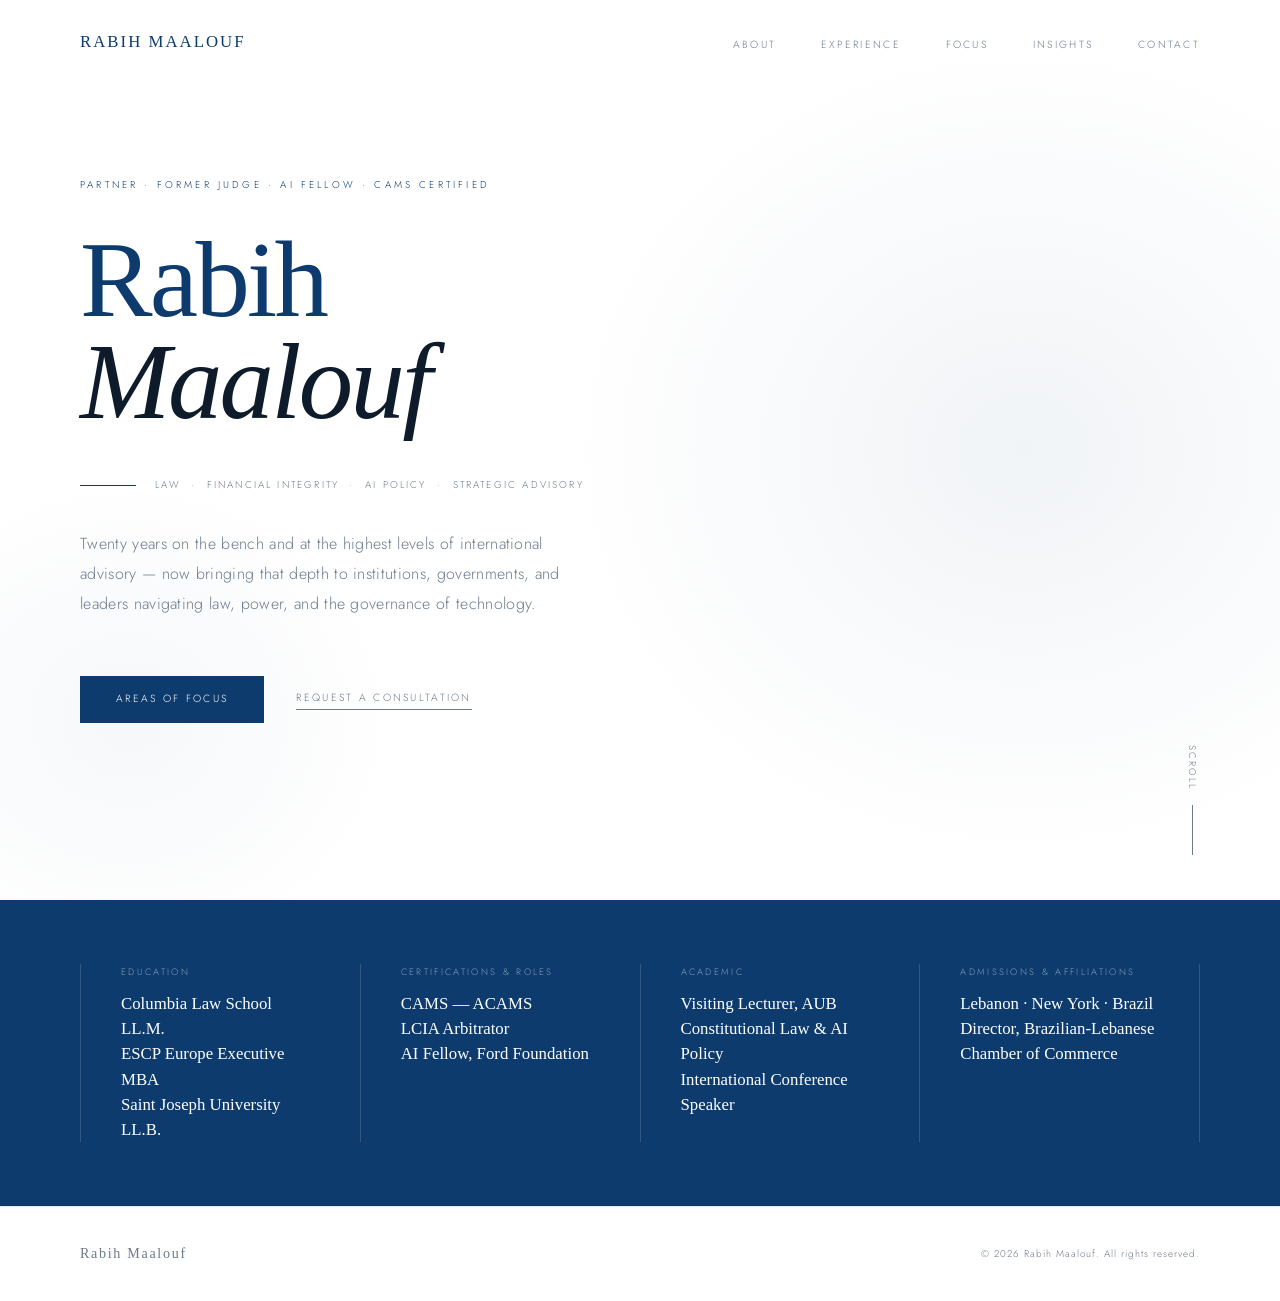
==== commit 9500905c: "Update index.html" ====
--- a/index.html
+++ b/index.html
@@ -13,13 +13,13 @@
 
 <!-- ── NAV ── -->
 <nav id="nav">
-  <a href="#home" class="nav-logo">Rabih Maalouf</a>
+  <a href="index.html" class="nav-logo">Rabih Maalouf</a>
   <ul class="nav-links">
-    <li><a href="#about">About</a></li>
-    <li><a href="#experience">Experience</a></li>
-    <li><a href="#focus">Focus</a></li>
-    <li><a href="#insights">Insights</a></li>
-    <li><a href="#contact">Contact</a></li>
+    <li><a href="about.html">About</a></li>
+    <li><a href="experience.html">Experience</a></li>
+    <li><a href="focus.html">Focus</a></li>
+    <li><a href="insights.html">Insights</a></li>
+    <li><a href="contact.html">Contact</a></li>
   </ul>
 </nav>
 
@@ -39,139 +39,11 @@
       Twenty years on the bench and at the highest levels of international advisory — now bringing that depth to institutions, governments, and leaders navigating law, power, and the governance of technology.
     </p>
     <div class="hero-cta">
-      <a href="#focus" class="btn-primary">Areas of Focus</a>
-      <a href="#contact" class="btn-secondary">Request a consultation</a>
+      <a href="focus.html" class="btn-primary">Areas of Focus</a>
+      <a href="contact.html" class="btn-secondary">Request a consultation</a>
     </div>
   </div>
   <div class="hero-scroll-indicator">Scroll</div>
-</section>
-
-<!-- ── ABOUT ── -->
-<section class="about" id="about">
-  <p class="section-label reveal">About</p>
-  <div class="about-grid">
-    <div class="reveal">
-      <h2 class="about-headline">Jurist, <em>strategist,</em> and trusted adviser to international institutions</h2>
-      <div class="about-separator"></div>
-      <p class="about-sub">Managing Partner, Scales Counsel &mdash; Partner, Alem &amp; Associates (Beirut · Dubai · Abu Dhabi)</p>
-    </div>
-    <div>
-      <div class="about-body">
-        <p class="reveal delay-1">Rabih Maalouf is a senior legal practitioner and strategic adviser with over two decades of experience spanning the judiciary, international organizations, and high-stakes private practice. A former senior judge in Lebanon's commercial and criminal courts, he has adjudicated complex financial crime cases — including money laundering, corruption, fraud, tax evasion, and asset confiscation — and represented the Supreme Judicial Council before Parliament and public institutions in the reform of regulatory and legislative frameworks.</p>
-        <p class="reveal delay-2">Following his judicial career, he has advised the International Monetary Fund (IMF), the United Nations Office on Drugs and Crime (UNODC), and the Geneva Centre for Security Sector Governance (DCAF) on AML/CFT compliance, financial integrity, mutual legal assistance, and institutional reform. He served as Special Counsel to the Abu Dhabi Judicial Department, establishing its Arbitration and Mediation Divisions, and as Senior Visiting Professional to the Special Tribunal for Lebanon at The Hague.</p>
-        <p class="reveal delay-3">Beyond the law, Maalouf is an Artificial Intelligence Fellow at the Ford Foundation, a Visiting Lecturer in Constitutional Law and AI Policy at the American University of Beirut, and a CAMS-certified anti-money laundering specialist. He is an arbitrator at the London Court of International Arbitration (LCIA) and admitted to practice in Lebanon, New York, and Brazil.</p>
-      </div>
-      <div class="about-creds">
-        <div class="cred reveal delay-1">
-          <p class="cred-label">Judicial Service</p>
-          <p class="cred-value">20 Years — Senior Judge</p>
-        </div>
-        <div class="cred reveal delay-2">
-          <p class="cred-label">Certifications</p>
-          <p class="cred-value">CAMS · LCIA Arbitrator</p>
-        </div>
-        <div class="cred reveal delay-3">
-          <p class="cred-label">Jurisdictions</p>
-          <p class="cred-value">Lebanon · New York · Brazil</p>
-        </div>
-        <div class="cred reveal delay-4">
-          <p class="cred-label">Languages</p>
-          <p class="cred-value">Arabic · English · French · Portuguese</p>
-        </div>
-      </div>
-    </div>
-  </div>
-</section>
-
-<!-- ── EXPERIENCE TIMELINE ── -->
-<section class="timeline" id="experience">
-  <p class="section-label reveal">Career</p>
-  <div class="timeline-list">
-
-    <div class="timeline-item reveal">
-      <div class="timeline-dot"></div>
-      <p class="timeline-period">2025 — Present</p>
-      <h3 class="timeline-org">Scales Counsel</h3>
-      <p class="timeline-role">Managing Partner</p>
-      <p class="timeline-desc">Leads a boutique advisory practice providing comprehensive legal services to international and regional clients across MENA, with a focus on financial crime, AML/CFT, AI regulation, arbitration, and strategic advisory to institutions and governments.</p>
-    </div>
-
-    <div class="timeline-item reveal delay-1">
-      <div class="timeline-dot"></div>
-      <p class="timeline-period">2025 — Present</p>
-      <h3 class="timeline-org">Alem &amp; Associates — Beirut · Dubai · Abu Dhabi</h3>
-      <p class="timeline-role">Partner · Head of Litigation &amp; Cross-Border GCC Disputes · Head of Government &amp; International Organizations Advisory</p>
-      <p class="timeline-desc">Leads the firm's litigation practice across Lebanon and the UAE, handling high-value commercial, financial, and regulatory disputes — including matters exceeding USD 100 million. Advises ministries, regulators, and international institutions on AML/CFT frameworks, anti-corruption, governance, and legislative reform. Advises the Board of Directors of the Port of Beirut on institutional risk, regulatory exposure, and crisis-driven legal matters.</p>
-    </div>
-
-    <div class="timeline-item reveal delay-2">
-      <div class="timeline-dot"></div>
-      <p class="timeline-period">2022 — 2025</p>
-      <h3 class="timeline-org">Independent Legal Consultant</h3>
-      <p class="timeline-role">International Advisory — IMF · UNODC · DCAF &nbsp;&amp;&nbsp; Of Counsel, Wasel &amp; Wasel</p>
-      <p class="timeline-desc">Advised the International Monetary Fund on AML/CFT compliance and financial integrity frameworks; the UNODC on mutual legal assistance, extradition, and transnational financial crime; and DCAF on governance and accountability of security and justice sectors. Concurrently served as Of Counsel to Wasel &amp; Wasel (US · UAE · Australia) on high-value commercial and tax matters.</p>
-    </div>
-
-    <div class="timeline-item reveal delay-1">
-      <div class="timeline-dot"></div>
-      <p class="timeline-period">2004 — 2022</p>
-      <h3 class="timeline-org">Judiciary of Lebanon — Ministry of Justice</h3>
-      <p class="timeline-role">Senior Judge — Commercial &amp; Criminal Jurisdictions (17 years)</p>
-      <p class="timeline-desc">Adjudicated high-profile financial crime cases including money laundering, corruption, fraud, tax evasion, and asset confiscation. Represented the Supreme Judicial Council before Parliament and public institutions, contributing to legislative reform aligned with international standards. Issued landmark human rights rulings including a 2017 ruling — covered by Human Rights Watch and NPR — recognising the right of individuals to intimate relationships without discrimination based on sexual orientation. Led court operations during the Covid-19 crisis.</p>
-    </div>
-
-    <div class="timeline-item reveal delay-2">
-      <div class="timeline-dot"></div>
-      <p class="timeline-period">2013 — 2015</p>
-      <h3 class="timeline-org">Abu Dhabi Judicial Department — UAE</h3>
-      <p class="timeline-role">Special Counsel</p>
-      <p class="timeline-desc">Advised senior government leadership on judicial reform, dispute-resolution strategy, and institutional governance. Established the Department's Arbitration and Mediation Divisions. Represented the Emirate of Abu Dhabi in high-profile commercial and real estate litigation.</p>
-    </div>
-
-    <div class="timeline-item reveal delay-3">
-      <div class="timeline-dot"></div>
-      <p class="timeline-period">2013</p>
-      <h3 class="timeline-org">Special Tribunal for Lebanon — The Hague</h3>
-      <p class="timeline-role">Senior Visiting Professional</p>
-      <p class="timeline-desc">Advised the Trial Chamber on international criminal law, criminal procedure, public international law, and human rights — including accountability and due process in the context of international tribunals.</p>
-    </div>
-
-  </div>
-</section>
-
-<!-- ── FOCUS AREAS ── -->
-<section class="focus" id="focus">
-  <p class="section-label reveal">Areas of Focus</p>
-  <div class="focus-intro">
-    <h2 class="focus-intro-headline reveal">Four disciplines.<br><em>One strategic lens.</em></h2>
-    <p class="focus-intro-text reveal delay-1">The most consequential problems rarely fit a single category. Maalouf's practice holds legal precision, institutional intelligence, and technology governance within a single, coherent advisory framework — informed by decades at the intersection of law and power.</p>
-  </div>
-  <div class="focus-grid">
-    <div class="focus-card reveal">
-      <div class="focus-top-bar"></div>
-      <span class="focus-num">01</span>
-      <h3 class="focus-title">AI &amp; Technology Policy</h3>
-      <p class="focus-desc">As an AI Fellow at the Ford Foundation and lecturer in AI Policy at AUB, Maalouf advises governments and institutions on the governance of artificial intelligence — regulatory design, sovereign AI policy, liability frameworks, and the legal dimensions of machine intelligence. He engages decision-makers before the rules solidify.</p>
-    </div>
-    <div class="focus-card reveal delay-1">
-      <div class="focus-top-bar"></div>
-      <span class="focus-num">02</span>
-      <h3 class="focus-title">Financial Crime &amp; AML/CFT</h3>
-      <p class="focus-desc">CAMS-certified with deep judicial and advisory experience in anti-money laundering, counter-terrorism financing, sanctions regimes, asset recovery, and the cross-border mechanics of illicit finance. Former adviser to the IMF and UNODC on financial integrity frameworks and regulatory compliance. Active in legislative drafting and institutional reform.</p>
-    </div>
-    <div class="focus-card reveal delay-2">
-      <div class="focus-top-bar"></div>
-      <span class="focus-num">03</span>
-      <h3 class="focus-title">Human Rights &amp; International Law</h3>
-      <p class="focus-desc">Grounded in two decades on the bench and at the Special Tribunal for Lebanon, Maalouf advises on accountability mechanisms, transitional justice, extraterritorial proceedings, and the protection of fundamental rights under institutional or authoritarian pressure. His judicial rulings on individual freedoms garnered coverage by Human Rights Watch, NPR, and international media.</p>
-    </div>
-    <div class="focus-card reveal delay-3">
-      <div class="focus-top-bar"></div>
-      <span class="focus-num">04</span>
-      <h3 class="focus-title">Strategic Power Advisory</h3>
-      <p class="focus-desc">Counsel to governments, boards, and senior principals on the architecture of influence — how regulatory frameworks are built and shaped, how institutions exercise and contest power, and how to navigate environments where law and politics are inseparable. Informed by experience advising the Abu Dhabi government, the Port of Beirut, and international multilateral bodies.</p>
-    </div>
-  </div>
 </section>
 
 <!-- ── CREDENTIALS STRIP ── -->
@@ -196,78 +68,6 @@
   </div>
 </div>
 
-<!-- ── INSIGHTS ── -->
-<section class="publications" id="insights">
-  <p class="section-label reveal">Insights &amp; Engagements</p>
-  <div>
-    <div class="pub-item reveal">
-      <span class="pub-year">Ongoing</span>
-      <div>
-        <span class="pub-tag">AI &amp; Policy</span>
-        <h4 class="pub-title">The Governance of Artificial Intelligence: Regulatory Sovereignty and the Future of Law</h4>
-        <p class="pub-excerpt">Advisory and academic work on how states and institutions are constructing legal frameworks around AI — from liability regimes to sovereign policy design — and what this means for governance in the MENA region and beyond.</p>
-      </div>
-      <span class="pub-arrow">→</span>
-    </div>
-    <div class="pub-item reveal delay-1">
-      <span class="pub-year">2024</span>
-      <div>
-        <span class="pub-tag">Financial Crime</span>
-        <h4 class="pub-title">AML/CFT Frameworks in MENA: Structural Gaps and the Path to Alignment</h4>
-        <p class="pub-excerpt">Drawing on advisory work with the IMF and UNODC, an analysis of systemic vulnerabilities in regional compliance architecture and the mechanisms through which illicit capital continues to flow across borders.</p>
-      </div>
-      <span class="pub-arrow">→</span>
-    </div>
-    <div class="pub-item reveal delay-2">
-      <span class="pub-year">2023</span>
-      <div>
-        <span class="pub-tag">Human Rights</span>
-        <h4 class="pub-title">Accountability Beyond Borders: Jurisdictional Strategies in International Criminal Proceedings</h4>
-        <p class="pub-excerpt">Informed by experience at the Special Tribunal for Lebanon, a framework for pursuing accountability for serious crimes when domestic institutions have been captured, collapsed, or rendered ineffective.</p>
-      </div>
-      <span class="pub-arrow">→</span>
-    </div>
-    <div class="pub-item reveal delay-3">
-      <span class="pub-year">2022</span>
-      <div>
-        <span class="pub-tag">Governance &amp; Strategy</span>
-        <h4 class="pub-title">Institutional Reform and the Limits of Legal Architecture</h4>
-        <p class="pub-excerpt">Reflections on two decades of legislative drafting and judicial reform — and why law alone is insufficient without a clear understanding of the power structures that determine whether rules are ever enforced.</p>
-      </div>
-      <span class="pub-arrow">→</span>
-    </div>
-  </div>
-</section>
-
-<!-- ── CONTACT ── -->
-<section class="contact" id="contact">
-  <p class="section-label reveal">Contact</p>
-  <div class="contact-grid">
-    <div>
-      <h2 class="contact-headline reveal">Let us<br><em>engage.</em></h2>
-      <p class="contact-sub reveal delay-1">For institutional mandates, strategic advisory engagements, speaking invitations, academic collaboration, or media enquiries — direct correspondence is preferred. All communications are treated with full discretion.</p>
-    </div>
-    <div>
-      <div class="contact-row reveal">
-        <p class="contact-row-label">Email</p>
-        <a href="mailto:rabihmaalouf@gmail.com" class="contact-row-value">rabihmaalouf@gmail.com</a>
-      </div>
-      <div class="contact-row reveal delay-1">
-        <p class="contact-row-label">Telephone</p>
-        <a href="tel:+9613959569" class="contact-row-value">+961 3 959 569</a>
-      </div>
-      <div class="contact-row reveal delay-2">
-        <p class="contact-row-label">Based in</p>
-        <p class="contact-row-value">Beirut, Lebanon — International Assignments</p>
-      </div>
-      <div class="contact-row reveal delay-3">
-        <p class="contact-row-label">Languages</p>
-        <p class="contact-row-value">Arabic · English · French · Portuguese</p>
-      </div>
-    </div>
-  </div>
-</section>
-
 <!-- ── FOOTER ── -->
 <footer>
   <p class="footer-logo">Rabih Maalouf</p>
@@ -276,4 +76,4 @@
 
 <script src="script.js"></script>
 </body>
-</html>+</html>
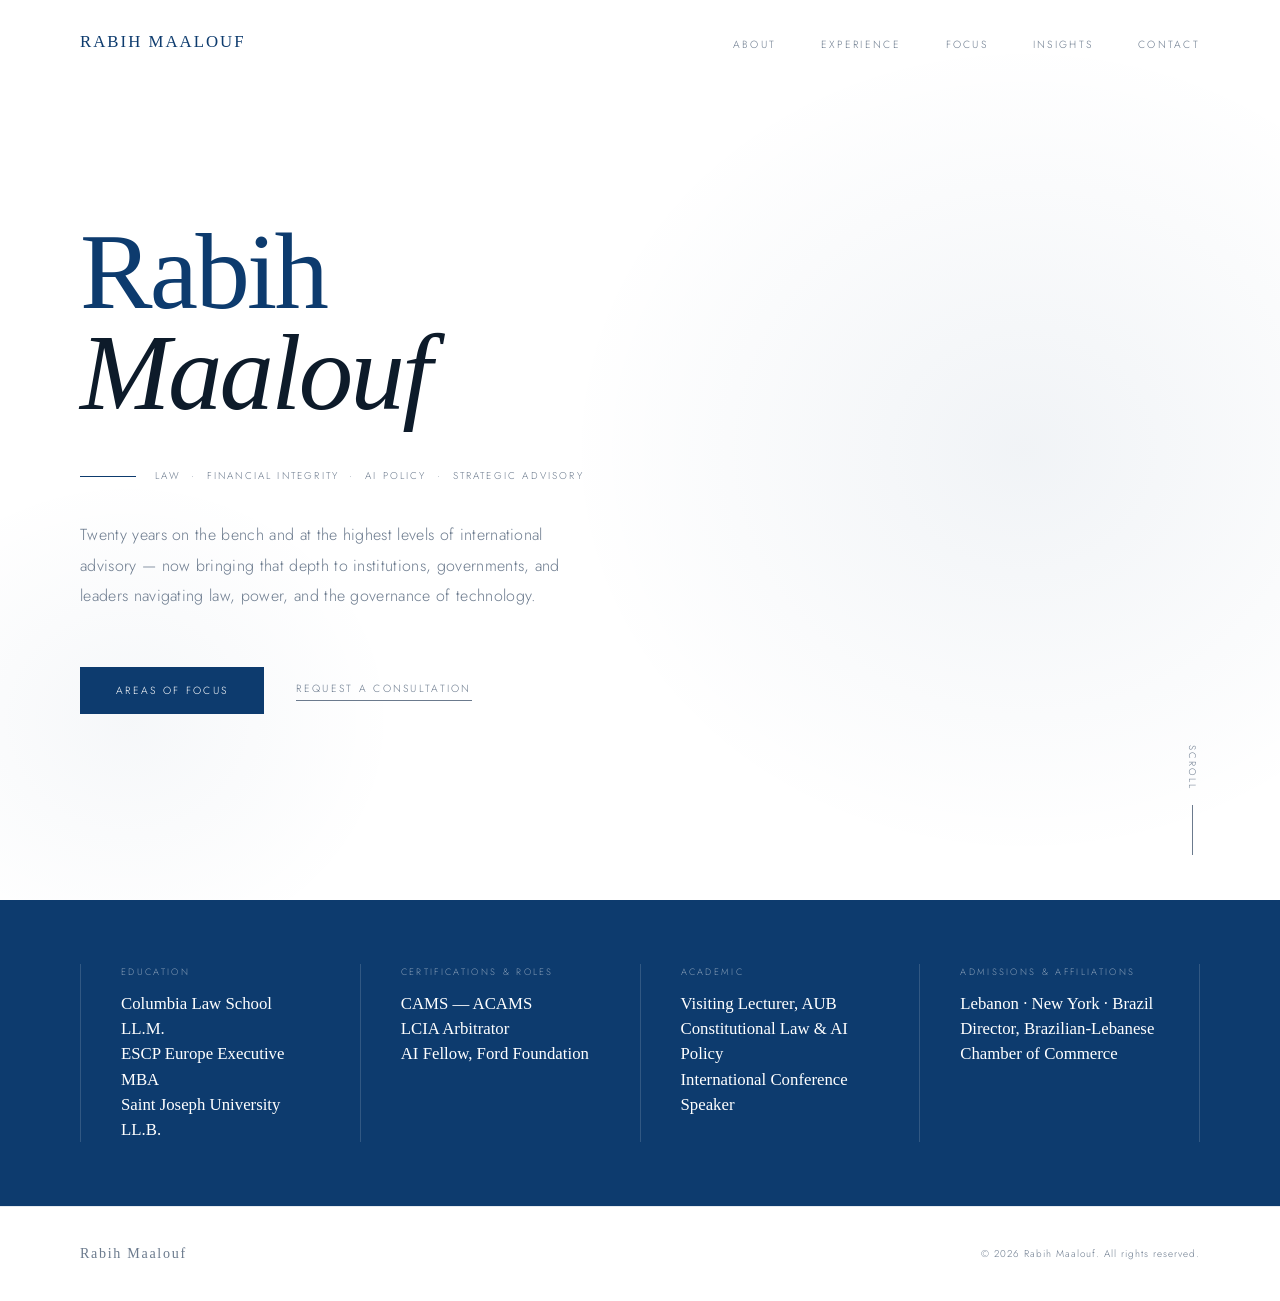
==== commit 7aa57124: "Update index.html" ====
--- a/index.html
+++ b/index.html
@@ -27,7 +27,7 @@
 <section class="hero" id="home">
   <div class="hero-glow"></div>
   <div class="hero-content">
-    <p class="hero-eyebrow">Partner · Former Judge · AI Fellow · CAMS Certified</p>
+    <p class="hero-eyebrow"></p>
     <h1 class="hero-name">
       <span>Rabih</span>
       <span><em>Maalouf</em></span>
--- a/style.css
+++ b/style.css
@@ -1,7 +1,7 @@
 *, *::before, *::after { margin: 0; padding: 0; box-sizing: border-box; }
 
 :root {
-  --bg:          #FFFFFF;
+  --bg:           #FFFFFF;
   --bg-alt:      #F2F5F9;
   --text:        #0D1B2A;
   --muted:       #6B7A8D;
@@ -140,7 +140,40 @@
 .section-label::after { content: ''; height: 0.5px; width: 36px; background: var(--blue-dim); display: block; }
 
 /* ─── ABOUT ─── */
-.about { background: var(--bg-alt); }
+.about { 
+  position: relative; 
+  background: var(--bg-alt); 
+  padding-top: 11rem; /* Added space so text starts below the fixed navigation */
+  min-height: 100vh;
+  overflow: hidden;
+}
+
+/* New faded background styling */
+.about-bg {
+  position: absolute;
+  top: 0; left: 0; right: 0; bottom: 0;
+  z-index: 0;
+  pointer-events: none;
+}
+.about-bg img {
+  width: 100%;
+  height: 100%;
+  object-fit: cover;
+  object-position: center;
+  opacity: 0.08; /* Extremely subtle fade so the text is fully legible */
+  filter: grayscale(30%); /* Softens the colors slightly */
+}
+.about-bg-overlay {
+  position: absolute;
+  top: 0; left: 0; right: 0; bottom: 0;
+  background: linear-gradient(to bottom, var(--bg-alt) 0%, rgba(242,245,249,0.2) 20%, var(--bg-alt) 100%);
+}
+
+.about-content {
+  position: relative;
+  z-index: 2; /* Forces all text and content above the background image */
+}
+
 .about-grid { display: grid; grid-template-columns: 0.85fr 1.6fr; gap: 7rem; align-items: start; }
 
 .about-headline {
@@ -159,6 +192,8 @@
   margin-top: 3.5rem;
   display: grid; grid-template-columns: 1fr 1fr; gap: 0;
   border-top: 0.5px solid var(--border); border-left: 0.5px solid var(--border);
+  background: rgba(255, 255, 255, 0.4); /* Adds a very subtle blur/solidness behind credentials to enhance reading */
+  backdrop-filter: blur(5px);
 }
 .cred { padding: 1.4rem 1.6rem; border-right: 0.5px solid var(--border); border-bottom: 0.5px solid var(--border); }
 .cred-label { font-size: 0.58rem; letter-spacing: 0.25em; text-transform: uppercase; color: var(--blue); margin-bottom: 0.45rem; }
@@ -255,6 +290,55 @@
 .contact-row-label { font-size: 0.58rem; letter-spacing: 0.28em; text-transform: uppercase; color: var(--blue); margin-bottom: 0.5rem; }
 .contact-row-value { font-family: 'Cormorant Garant', serif; font-size: 1.1rem; color: var(--text); text-decoration: none; transition: color 0.3s; }
 a.contact-row-value:hover { color: var(--blue); }
+
+/* ─── INQUIRY FORM ─── */
+.inquiry-form {
+  display: flex;
+  flex-direction: column;
+  gap: 1.8rem;
+  background: var(--bg);
+  padding: 3rem;
+  border: 0.5px solid var(--border);
+}
+.form-group {
+  display: flex;
+  flex-direction: column;
+  gap: 0.5rem;
+}
+.form-group label {
+  font-family: 'Jost', sans-serif;
+  font-size: 0.6rem;
+  letter-spacing: 0.22em;
+  text-transform: uppercase;
+  color: var(--blue);
+}
+.form-group input,
+.form-group textarea {
+  background: var(--bg-alt);
+  border: 0.5px solid transparent;
+  padding: 1rem;
+  color: var(--text);
+  font-family: 'Jost', sans-serif;
+  font-size: 0.9rem;
+  font-weight: 300;
+  transition: border-color 0.3s ease, background 0.3s ease;
+}
+.form-group input:focus,
+.form-group textarea:focus {
+  outline: none;
+  border-color: var(--blue);
+  background: var(--bg);
+}
+.form-group input::placeholder,
+.form-group textarea::placeholder {
+  color: var(--muted);
+  opacity: 0.5;
+}
+.inquiry-form button[type="submit"] {
+  border: none;
+  cursor: pointer;
+  font-family: 'Jost', sans-serif;
+}
 
 /* ─── FOOTER ─── */
 footer { padding: 2.2rem 5rem; border-top: 0.5px solid var(--border); display: flex; justify-content: space-between; align-items: center; }
@@ -296,6 +380,7 @@
   nav.scrolled { padding: 0.9rem 1.5rem; }
   .nav-links { gap: 1.6rem; }
   .hero, section, .cred-strip { padding: 5.5rem 1.5rem; }
+  .about { padding-top: 8rem; } /* Pushes text below nav on mobile */
   .hero-scroll-indicator { display: none; }
   .focus-grid { grid-template-columns: 1fr; }
   .focus-card { border-right: none; border-bottom: 0.5px solid var(--border); }
@@ -305,5 +390,6 @@
   .cred-strip-inner { grid-template-columns: 1fr; }
   .cred-strip-item { border-right: none !important; border-top: 0.5px solid rgba(255,255,255,0.15); padding: 1.5rem 0; }
   .cred-strip-item:first-child { border-top: none; }
+  .inquiry-form { padding: 2rem 1.5rem; } 
   footer { flex-direction: column; gap: 0.8rem; text-align: center; padding: 2rem 1.5rem; }
-}+}
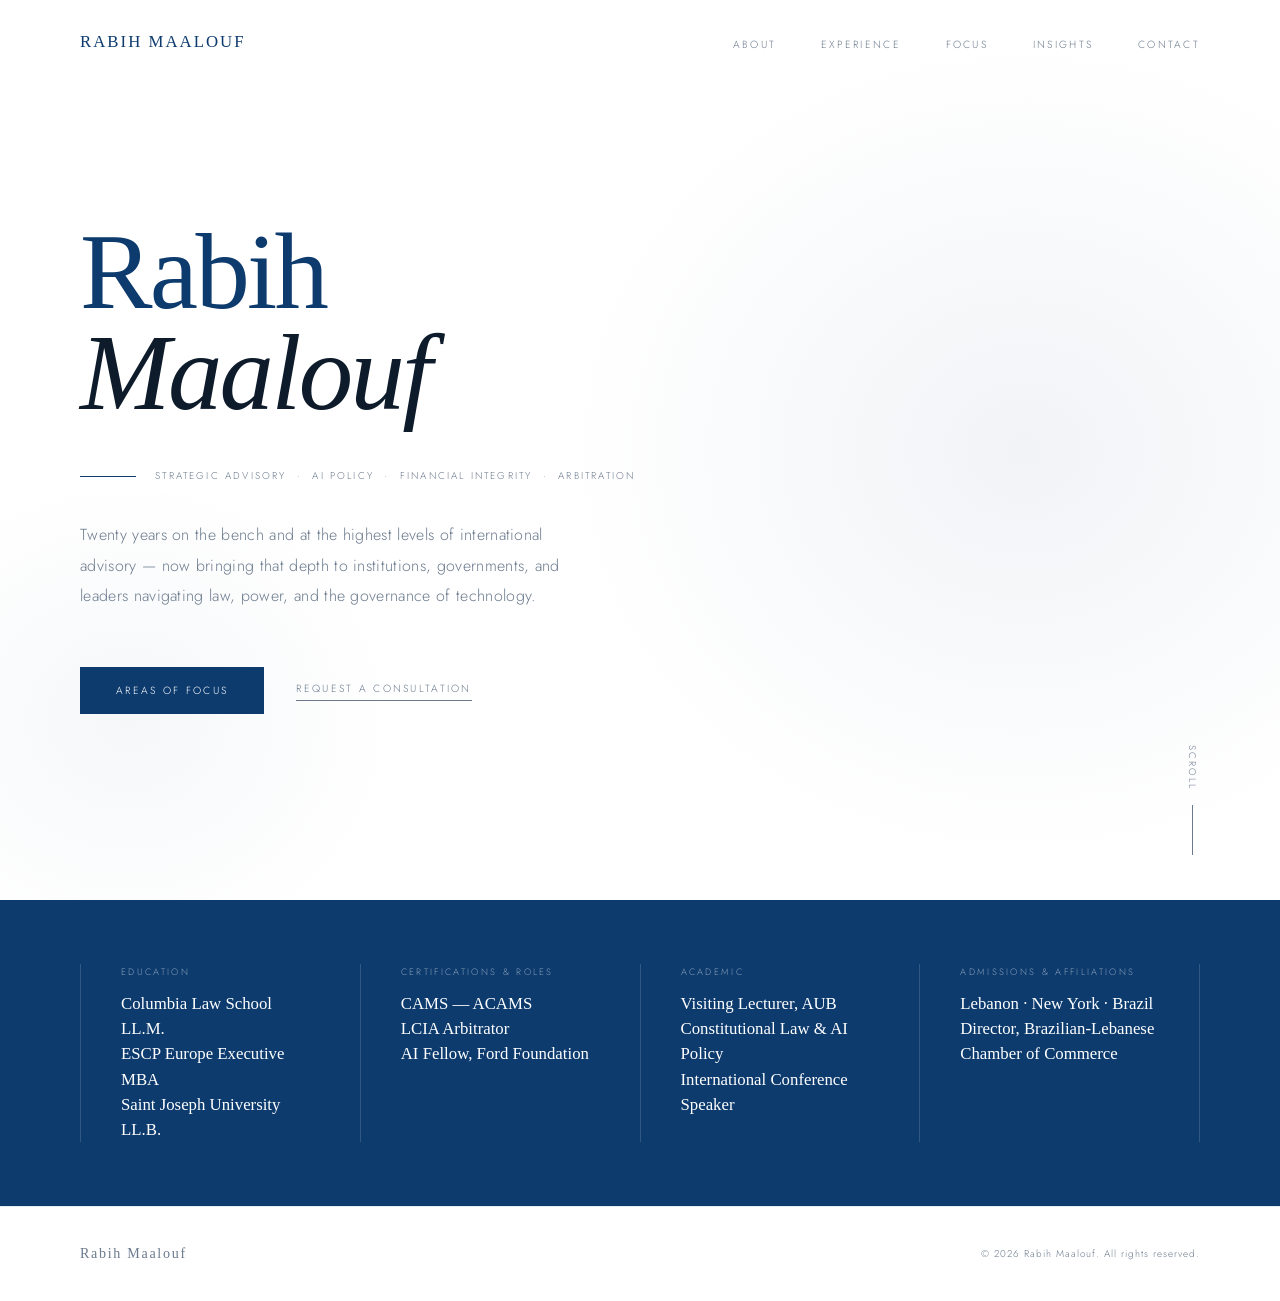
==== commit 51a2ecbb: "Update index.html" ====
--- a/index.html
+++ b/index.html
@@ -33,7 +33,7 @@
       <span><em>Maalouf</em></span>
     </h1>
     <div class="hero-divider">
-      <span class="hero-divider-text">Law &nbsp;·&nbsp; Financial Integrity &nbsp;·&nbsp; AI Policy &nbsp;·&nbsp; Strategic Advisory</span>
+      <span class="hero-divider-text">Strategic Advisory &nbsp;·&nbsp; AI Policy &nbsp;·&nbsp; Financial Integrity &nbsp;·&nbsp; Arbitration </span>
     </div>
     <p class="hero-tagline">
       Twenty years on the bench and at the highest levels of international advisory — now bringing that depth to institutions, governments, and leaders navigating law, power, and the governance of technology.
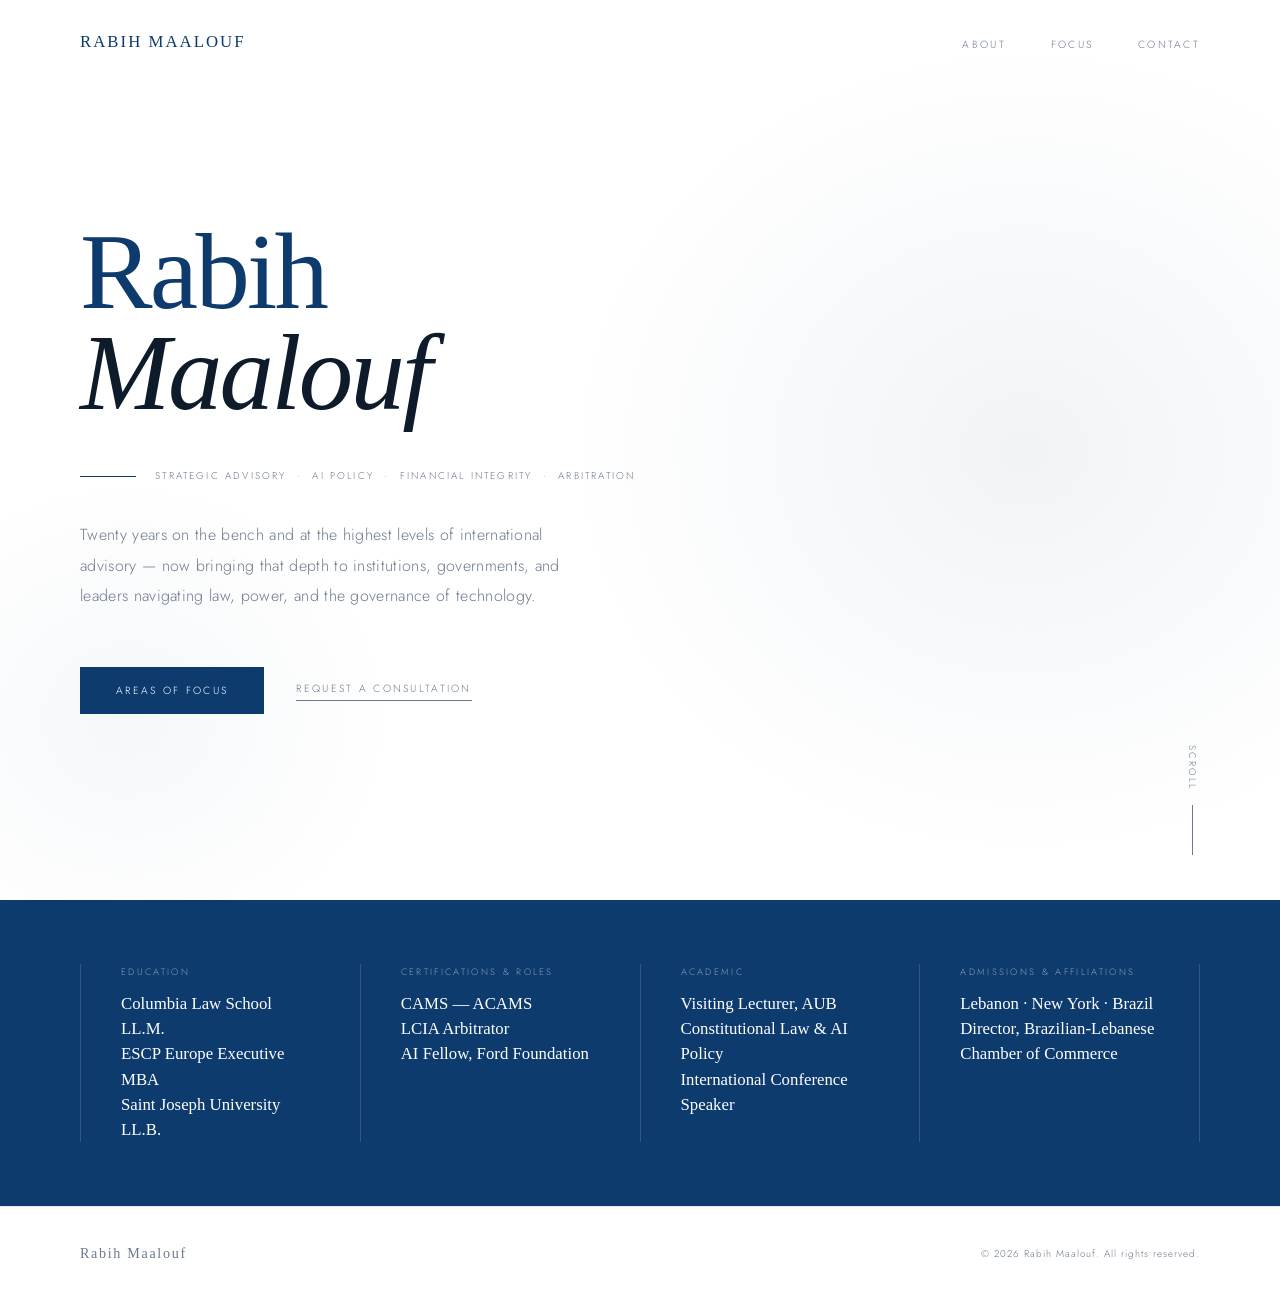
==== commit 36c32c25: "Update index.html" ====
--- a/index.html
+++ b/index.html
@@ -16,9 +16,7 @@
   <a href="index.html" class="nav-logo">Rabih Maalouf</a>
   <ul class="nav-links">
     <li><a href="about.html">About</a></li>
-    <li><a href="experience.html">Experience</a></li>
     <li><a href="focus.html">Focus</a></li>
-    <li><a href="insights.html">Insights</a></li>
     <li><a href="contact.html">Contact</a></li>
   </ul>
 </nav>
